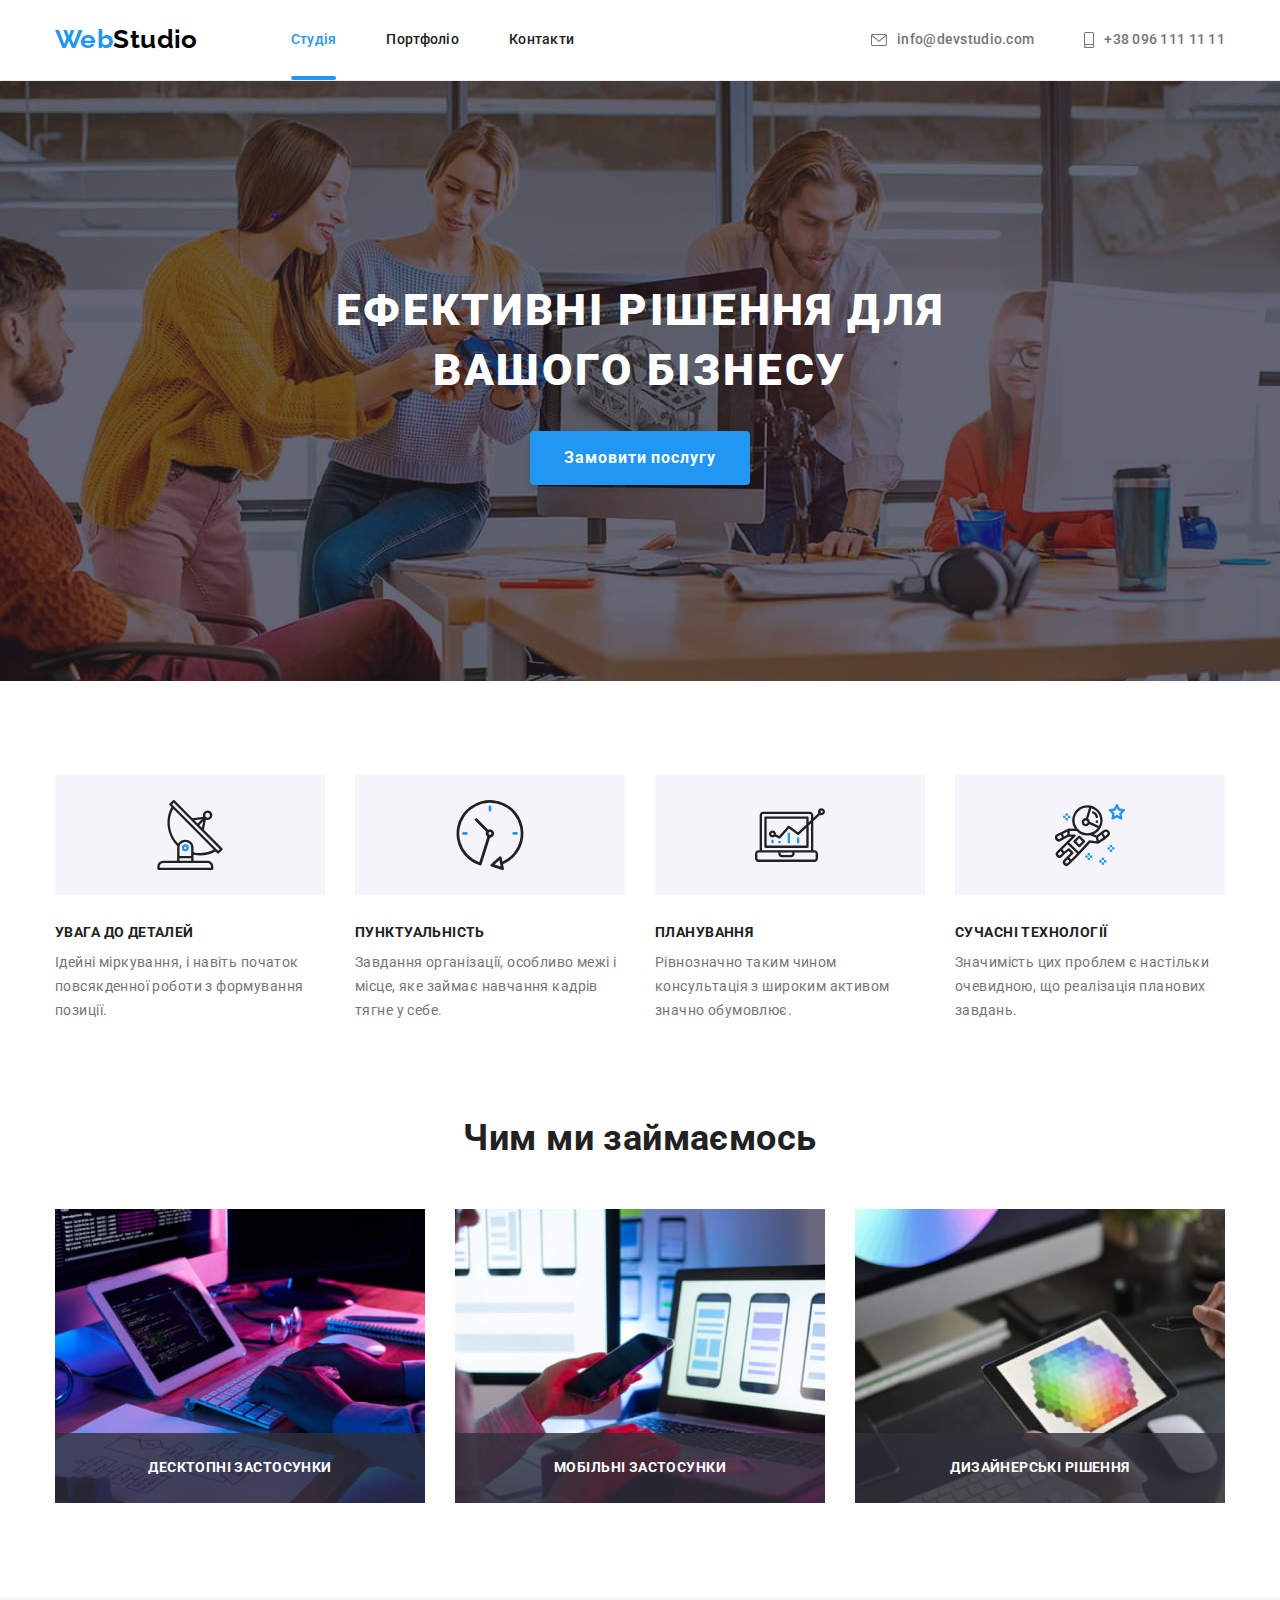
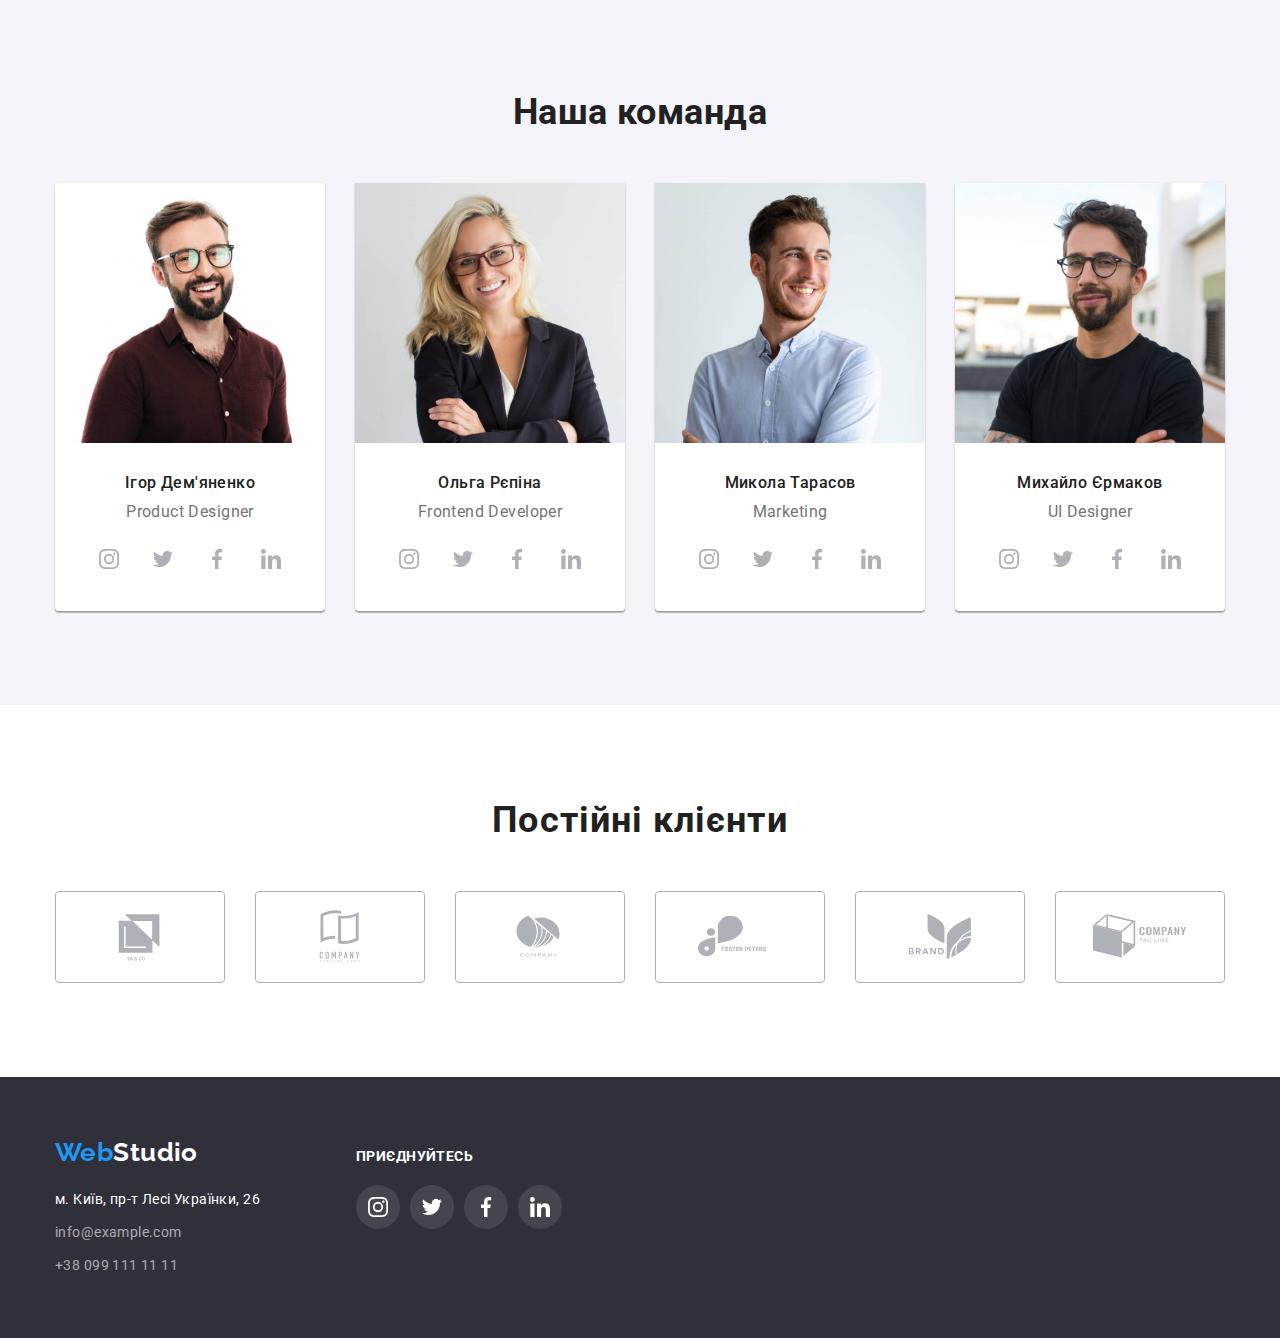
==== index.html @ eaf1821c "update html css" ====
<!DOCTYPE html>
<html lang="uk">
<head>
    <meta charset="UTF-8" />
    <meta http-equiv="X-UA-Compatible" content="IE=edge" />
    <meta name="viewport" content="width=device-width, initial-scale=1.0" />
    <title>Web Studio (Version 2.1)</title>
    <link
        href="https://fonts.googleapis.com/css2?family=Raleway:wght@700&family=Roboto:wght@400;500;700;900&display=swap"
        rel="stylesheet">
    <link rel="stylesheet"
        href="https://cdnjs.cloudflare.com/ajax/libs/modern-normalize/1.1.0/modern-normalize.min.css">
    <link rel="stylesheet" href="./css/styles.css">
</head>

<body>
    <!--header-->
    <header class="header">
        <div class="container">
            <nav class="nav">
                <a class="header-logo" href="./index.html"><span class="logo-web">Web</span>Studio</a>
                <ul class="main-nav">
                    <li class="main-nav-item">
                        <a class="nav-link current" href="./index.html">Студія</a>
                    </li>
                    <li class="main-nav-item">
                        <a class="nav-link" href="./portfolio.html">Портфоліо</a>
                    </li>
                    <li class="main-nav-item"><a class="nav-link" href="">Контакти</a></li>
                </ul>
            </nav>
            <ul class="header-contacts">
                <li class="header-contacts-item">
                    
                    <a class="contacts-links" href="mailto:info@devstudio.com">
                        <svg class="header-icon" width="16px" height="12px">
                            <use href="./images/symbol-defs.svg#icon-header-envelope"></use>
                        </svg>
                        info@devstudio.com</a>
                    
                </li>
                <li class="header-contacts-item">
                    <a class="contacts-links" href="tel:+380961111111">
                        <svg class="header-icon" width="10px" height="16px">
                            <use href="./images/symbol-defs.svg#icon-header-smartphone"></use>
                        </svg>
                        +38 096 111 11 11</a>
                </li>
            </ul>
        </div>
    </header>
    <main>
        <!-- hero -->
        <section class="main-section">
            <div class="container">
                <h1 class="main-title">Ефективні рішення для вашого бізнесу</h1>
                <button data-modal-open class="main-btn" type="button">Замовити послугу</button>
            </div>
        </section>
        <section class="section preference">
            <div class="container">
                <h2 class="visually-hidden">Наші переваги</h2>
                <ul class="preference-list">
                    <li class="preference-item">
                        <div class="preference-item-div">
                            <svg class="preference-icon" width="70px" height="70px">
                                <use href="./images/symbol-defs.svg#icon-antenna"></use>
                            </svg>
                        </div>
                        <h3 class="preference-title">Увага до деталей</h3>
                        <p class="preference-descr">
                            Ідейні міркування, і навіть початок повсякденної роботи з формування позиції.
                        </p>
                    </li>
                    <li class="preference-item">
                        <div class="preference-item-div">
                            <svg class="preference-icon" width="70px" height="70px">
                                <use href="./images/symbol-defs.svg#icon-clock"></use>
                            </svg>
                        </div>
                        <h3 class="preference-title">Пунктуальність</h3>
                        <p class="preference-descr">
                            Завдання організації, особливо межі і місце, яке займає навчання кадрів тягне у себе.
                        </p>
                    </li>
                    <li class="preference-item">
                        <div class="preference-item-div">
                            <svg class="preference-icon" width="70px" height="70px">
                                <use href="./images/symbol-defs.svg#icon-diagram"></use>
                            </svg>
                        </div>
                        <h3 class="preference-title">Планування</h3>
                        <p class="preference-descr">
                            Рівнозначно таким чином консультація з широким активом значно обумовлює.
                        </p>
                    </li>
                    <li class="preference-item">
                        <div class="preference-item-div">
                            <svg class="preference-icon" width="70px" height="70px">
                                <use href="./images/symbol-defs.svg#icon-astronaut"></use>
                            </svg>
                        </div>
                        <h3 class="preference-title">Сучасні технології</h3>
                        <p class="preference-descr">
                            Значимість цих проблем є настільки очевидною, що реалізація планових завдань.
                        </p>
                    </li>
                </ul>
            </div>
        </section>
        <!--work-->
        <section class="section work">
            <div class="container">
                <h2 class="work-title">Чим ми займаємось</h2>
                <ul class="work-list">
                    <li class="work-item">
                        <div class="work-thumb">
                        <img class="picture" src="./images/box-1.jpg" 
                        alt="Фото з компьютером" 
                        width="370"
                        height="294" />
                        <p class="work-label">Десктопні застосунки</p>
                        </div>
                    </li>
                    <li class="work-item">
                        <div class="work-thumb">
                        <img class="picture" src="./images/box-2.jpg" 
                        alt="Фото з ноутбуком" 
                        width="370" 
                        height="294" />
                        <p class="work-label">Мобільні застосунки</p>
                        </div>
                    </li>
                    <li class="work-item">
                        <div class="work-thumb">
                        <img class="picture" src="./images/box-3.jpg" 
                        alt="Фото з планшетом" 
                        width="370" 
                        height="294" />
                        <p class="work-label">Дизайнерські рішення</p>
                        </div>
                    </li>
                </ul>
            </div>
        </section>
        <!--team-->
        <section class="section team">
            <div class="container">
                <h2 class="team-title">Наша команда</h2>
                <ul class="team-list">
                    <li class="team-member">
                        <img class="picture" src="./images/img-1.jpg" alt="Ігор Дем'яненко Дизайнер в команді"
                            width="270" height="260" />
                        <div class="team-card">
                            <h3 class="member-team-title">Ігор Дем'яненко</h3>
                            <p class="member-team-descr">Product Designer</p>
                            <ul class="team-net-list">
                                <li class="team-net-item">
                                    <a class="team-net-link" href="#">
                                    <div class="cirkle-icon">
                                        <svg class="team-net-icon" width="20px" height="20px">
                                            <use href="./images/symbol-defs.svg#icon-instagram">
                                            </use>
                                        </svg>
                                    </div>
                                    </a>
                                </li>
                                <li class="team-net-item">
                                    <a class="team-net-link" href="#">
                                    <div class="cirkle-icon">
                                        <svg class="team-net-icon" width="20px" height="20px">
                                            <use href="./images/symbol-defs.svg#icon-twitter">
                                            </use>
                                        </svg>
                                    </div>
                                    </a>
                                </li>
                                <li class="team-net-item">
                                    <a class="team-net-link" href="#">
                                    <div class="cirkle-icon">
                                        <svg class="team-net-icon" width="20px" height="20px">
                                            <use href="./images/symbol-defs.svg#icon-facebook">
                                            </use>
                                        </svg>
                                    </div>
                                    </a>
                                </li>
                                <li class="team-net-item">
                                    <a class="team-net-link" href="#">
                                    <div class="cirkle-icon">
                                        <svg class="team-net-icon" width="20px" height="20px">
                                            <use href="./images/symbol-defs.svg#icon-linkedin">
                                            </use>
                                        </svg>
                                    </div>
                                    </a>
                                </li>
                            </ul>
                        </div>
                        
                    </li>
                    <li class="team-member">
                        <img class="picture" src="./images/img-2.jpg" alt="Ольга Рєпіна Розробник в команді" width="270"
                            height="260" />
                        <div class="team-card">
                            <h3 class="member-team-title">Ольга Рєпіна</h3>
                            <p class="member-team-descr">Frontend Developer</p>
                            <ul class="team-net-list">
                                <li class="team-net-item">
                                    <a class="team-net-link" href="#">
                                    <div class="cirkle-icon">
                                        <svg class="team-net-icon" width="20px" height="20px">
                                            <use href="./images/symbol-defs.svg#icon-instagram">
                                            </use>
                                        </svg>
                                    </div>
                                    </a>
                                </li>
                                <li class="team-net-item">
                                    <a class="team-net-link" href="#">
                                    <div class="cirkle-icon">
                                        <svg class="team-net-icon" width="20px" height="20px">
                                            <use href="./images/symbol-defs.svg#icon-twitter">
                                            </use>
                                        </svg>
                                    </div>
                                    </a>
                                </li>
                                <li class="team-net-item">
                                    <a class="team-net-link" href="#">
                                    <div class="cirkle-icon">
                                        <svg class="team-net-icon" width="20px" height="20px">
                                            <use href="./images/symbol-defs.svg#icon-facebook">
                                            </use>
                                        </svg>
                                    </div>
                                    </a>
                                </li>
                                <li class="team-net-item">
                                    <a class="team-net-link" href="#">
                                    <div class="cirkle-icon">
                                        <svg class="team-net-icon" width="20px" height="20px">
                                            <use href="./images/symbol-defs.svg#icon-linkedin">
                                            </use>
                                        </svg>
                                    </div>
                                    </a>
                                </li>
                            </ul>
                        </div>
                    </li>
                    <li class="team-member">
                        <img class="picture" src="./images/img-3.jpg" alt="Микола Тарасов Маркетолог в команді"
                            width="270" height="260" />
                        <div class="team-card">
                            <h3 class="member-team-title">Микола Тарасов</h3>
                            <p class="member-team-descr">Marketing</p>
                            <ul class="team-net-list">
                                <li class="team-net-item">
                                    <a class="team-net-link" href="#">
                                    <div class="cirkle-icon">
                                        <svg class="team-net-icon" width="20px" height="20px">
                                            <use href="./images/symbol-defs.svg#icon-instagram">
                                            </use>
                                        </svg>
                                    </div>
                                    </a>
                                </li>
                                <li class="team-net-item">
                                    <a class="team-net-link" href="#">
                                    <div class="cirkle-icon">
                                        <svg class="team-net-icon" width="20px" height="20px">
                                            <use href="./images/symbol-defs.svg#icon-twitter">
                                            </use>
                                        </svg>
                                    </div>
                                    </a>
                                </li>
                                <li class="team-net-item">
                                    <a class="team-net-link" href="#">
                                    <div class="cirkle-icon">
                                        <svg class="team-net-icon" width="20px" height="20px">
                                            <use href="./images/symbol-defs.svg#icon-facebook">
                                            </use>
                                        </svg>
                                    </div>
                                    </a>
                                </li>
                                <li class="team-net-item">
                                    <a class="team-net-link" href="#">
                                    <div class="cirkle-icon">
                                        <svg class="team-net-icon" width="20px" height="20px">
                                            <use href="./images/symbol-defs.svg#icon-linkedin">
                                            </use>
                                        </svg>
                                    </div>
                                    </a>
                                </li>
                            </ul>
                        </div>
                    </li>
                    <li class="team-member">
                        <img class="picture" src="./images/img-4.jpg" alt="Михайло Єрмаков Дизайнер в команді"
                            width="270" height="260" />
                        <div class="team-card">
                            <h3 class="member-team-title">Михайло Єрмаков</h3>
                            <p class="member-team-descr">UI Designer</p>
                            <ul class="team-net-list">
                                <li class="team-net-item">
                                    <a class="team-net-link" href="#">
                                    <div class="cirkle-icon">
                                        <svg class="team-net-icon" width="20px" height="20px">
                                            <use href="./images/symbol-defs.svg#icon-instagram">
                                            </use>
                                        </svg>
                                    </div>
                                    </a>
                                </li>
                                <li class="team-net-item">
                                    <a class="team-net-link" href="#">
                                    <div class="cirkle-icon">
                                        <svg class="team-net-icon" width="20px" height="20px">
                                            <use href="./images/symbol-defs.svg#icon-twitter">
                                            </use>
                                        </svg>
                                    </div>
                                    </a>
                                </li>
                                <li class="team-net-item">
                                    <a class="team-net-link" href="#">
                                    <div class="cirkle-icon">
                                        <svg class="team-net-icon" width="20px" height="20px">
                                            <use href="./images/symbol-defs.svg#icon-facebook">
                                            </use>
                                        </svg>
                                    </div>
                                    </a>
                                </li>
                                <li class="team-net-item">
                                    <a class="team-net-link" href="#">
                                    <div class="cirkle-icon">
                                        <svg class="team-net-icon" width="20px" height="20px">
                                            <use href="./images/symbol-defs.svg#icon-linkedin">
                                            </use>
                                        </svg>
                                    </div>
                                    </a>
                                </li>
                            </ul>
                        </div>
                    </li>
                </ul>
            </div>
        </section>
    </main>
    <!--clients-->
    <section class="section clients">
        <div class="container">
            <h2 class="clients-title">Постійні клієнти</h2>
            <ul class="clients-list">
                <li class="clients-item">
                    <a class="clients-link" href="#">
                            <svg class="clients-logo" width="106" height="60px" aria-label="Перша компанія">
                                <use href="./images/symbol-defs.svg#icon-logo-1">
                                </use> 
                            </svg>
                    </a>
                </li>
                <li class="clients-item">
                    <a class="clients-link" href="#">
                            <svg class="clients-logo" width="106" height="60px" aria-label="Друга компанія">
                                <use href="./images/symbol-defs.svg#icon-logo-2">
                                </use>
                            </svg>
                    </a>
                </li>
                <li class="clients-item">
                    <a class="clients-link" href="#">
                            <svg class="clients-logo" width="106" height="60px" aria-label="Третя компанія">
                                <use href="./images/symbol-defs.svg#icon-logo-3">
                                </use>
                            </svg>
                    </a>
                </li>
                <li class="clients-item">
                    <a class="clients-link" href="#">
                            <svg class="clients-logo" width="106" height="60px" aria-label="Четверта компанія">
                                <use href="./images/symbol-defs.svg#icon-logo-4">
                                </use>
                            </svg>
                    </a>
                </li>
                <li class="clients-item">
                    <a class="clients-link" href="#">
                            <svg class="clients-logo" width="106" height="60px" aria-label="П'ята компанія">
                                <use href="./images/symbol-defs.svg#icon-logo-5">
                                </use>
                            </svg>
                    </a>
                </li>
                <li class="clients-item">
                    <a class="clients-link" href="#">
                            <svg class="clients-logo" width="106" height="60px" aria-label="Шоста компанія">
                                <use href="./images/symbol-defs.svg#icon-logo-6">
                                </use>
                            </svg>
                    </a>
                </li>
            </ul>
        </div>
    </section>
    <!--footer-->
    <footer class="footer">
        <div class="container">
            <div class="footer-address">
            <a class="footer-logo" href="./index.html"><span class="logo-web">Web</span>Studio</a>
            <address class="footer-item">
                <ul>
                    <li class="address-item">
                        <a class="address-map-link" href="https://www.google.com/maps/place/бульвар+Лесі+Українки,+26,+Київ,+02000/@50.4265807,30.5361971,17z/data=!3m1!4b1!4m5!3m4!1s0x40d4cf0e033ecbe9:0x57a4dffefec77da0!8m2!3d50.4265807!4d30.5383858"
                            target="_blank" rel="noreferrer noopener" >м. Київ, пр-т Лесі
                            Українки, 26</a></li>
                    <li class="address-item">
                        <a class="footer-contacts" href="mailto:info@example.com">info@example.com</a>
                    </li>
                    <li class="address-item">
                        <a class="footer-contacts" href="tel:+380991111111">+38 099 111 11 11</a>
                    </li>
                </ul>
            </address>
            </div>
            <div class="footer-links">
                <p class="appeal">Приєднуйтесь</p>
                <ul class="footer-net">
                    <li class="footer-net-item">
                        <a class="net-link" href="#">
                        <div class="cirkle-icon">
                            <svg class="footer-icon" width="20px" height="20px">
                                <use href="./images/symbol-defs.svg#icon-instagram">
                                </use>
                            </svg>
                        </div>
                        </a>
                    </li>
                    <li class="footer-net-item">
                        <a class="net-link" href="#">
                        <div class="cirkle-icon">
                            <svg class="footer-icon" width="20px" height="20px">
                                <use href="./images/symbol-defs.svg#icon-twitter">           
                                </use>
                            </svg>
                        </div>
                        </a>
                    </li>
                    <li class="footer-net-item">
                        <a class="net-link" href="#">
                        <div class="cirkle-icon">
                            <svg class="footer-icon" width="20px" height="20px">
                                <use href="./images/symbol-defs.svg#icon-facebook">                    
                                </use>
                            </svg>
                        </div>
                        </a>
                    </li>
                    <li class="footer-net-item">
                        <a class="net-link" href="#">
                        <div class="cirkle-icon">
                            <svg class="footer-icon" width="20px" height="20px">
                                <use href="./images/symbol-defs.svg#icon-linkedin">                   
                                </use>
                            </svg>
                        </div>
                        </a>
                    </li>
                </ul>
            </div>
        </div>
    </footer>
    <!--modal window-->
    <div data-modal class="backdrop is-hidden">
        <div class="modal-window">
            <button class="close-button" data-modal-close>
                <svg class="modal-icon" width="11px" height="11px" aria-label="Close">
                    <use href="./images/symbol-defs.svg#icon-modal-close"></use>
                </svg>
            </button>
        </div>
    </div>
    <script src="./js/modal.js"></script>
</body>
</html>
---- css/styles.css ----
:root {
    --primary-text-color: #757575;
    --title-text-color: #212121;
    --accent-color: #2196f3;
    --logo-header-color: #000000;
    --footer-contact-text: rgba(255, 255, 255, 0.6);
    --primary-white-color: #ffffff;
    --intermediate-background-color: #f5f4fa;
    --secondary-background-color: #2f303a;
    --hover-main-btn: #188ce8;
    --font-family-primary: 'Roboto', sans-serif;
    --border-color: #ececec;
    --border-portfolio-color: #eeeeee;
    --hero-background: #c4c4c4;
    --client-color: #afb1b8;
    --timing-function: cubic-bezier(0.4, 0, 0.2, 1);
}

/* normalize */
*,
*::before,
*::after {
    box-sizing: border-box;
}

h1,
h2,
h3,
p {
    margin-top: 0;
    margin-bottom: 0;
}

ul {
    list-style: none;
    padding: 0;
    margin: 0;
}

a {
    text-decoration: none;
    color: inherit;
}

address {
    font-style: normal;
}

/* base */
body {
    color: var(--primary-text-color);
    font-family: var(--font-family-primary);
    font-size: 14px;
    line-height: 1.7;
    letter-spacing: 0.03em;
    background-color: var(--primary-white-color);
}

.section {
    padding-top: 94px;
    padding-bottom: 94px;
}

.container {
    width: 1200px;
    margin-left: auto;
    margin-right: auto;
    padding-left: 15px;
    padding-right: 15px;
}

/* header */
.header-logo {
    font-family: "Raleway", sans-serif;
    color: var(--logo-header-color);
    display: block;
    padding-bottom: 25px;
    padding-top: 24px;
    margin-right: 93px;
    font-weight: 700;
    font-size: 26px;
    line-height: 1.19;
}

.logo-web {
    color: var(--accent-color);
}

.nav-link {
    display: block;
    padding-top: 32px;
    padding-bottom: 32px;
    color: var(--title-text-color);
    text-decoration: none;
    font-weight: 500;
    line-height: 1.14;
    letter-spacing: 0.02em;
    transition-property: color;
    transition-duration: 250ms;
    transition-timing-function: var(--timing-function);
}

.current,
.nav-link:hover,
.nav-link:focus,
.contacts-links:hover,
.contacts-links:focus,
.header-icon:hover,
.header-icon:focus {
    color: var(--accent-color);
}

.main-nav-item{
    position: relative;
}

.current::after {
    content: "";
    display: block;
    height: 4px;
    width: 100%;
    background-color: var(--accent-color);
    position: absolute;
    bottom: 0;
    border-radius: 2px;
    transition-property: 250ms;
    transition-timing-function: cubic-bezier(0.4, 0, 0.2, 1);
}

.header-icon{
    fill: currentColor;
    margin-right: 10px;
    transition-property: fill;
    transition-duration: 250ms;
    transition-timing-function: var(--timing-function);
}

.contacts-links {
    display: flex;
    align-items: center;
    padding-top: 32px;
    padding-bottom: 32px;
    color: var(--primary-text-color);
    font-weight: 500;
    line-height: 1.14;
    letter-spacing: 0.02em;
    transition-property: color; 
    transition-duration: 250ms; 
    transition-timing-function: var(--timing-function);
}

.container {
    width: 1200px;
    padding-left: 15px;
    padding-right: 15px;
    margin: auto;
}

.header {
    border-bottom: 1px solid var(--border-color);
}

.main-nav,
.header-contacts,
.nav {
    display: flex;
}

.header .container {
    display: flex;
    justify-content: space-between;
}

.main-nav-item:not(:last-child),
.header-contacts-item:nth-child(1) {
    margin-right: 50px;
}

/* hero */

.main-section {
    max-width: 1600px;
    height: 600px;
    margin-left: auto;
    margin-right: auto;
    background-color: var(--hero-background);
    background-image: linear-gradient(rgba(47, 48, 58, 0.4),
    rgba(47, 48, 58, 0.4)),
    url(../images/header-img.jpg);
    background-size: cover;
    background-repeat: no-repeat;
    background-position: center;
    padding-top: 200px;
    padding-bottom: 200px;
    text-align: center;
}

.main-title {
    margin-bottom: 30px;
    padding-left: 252px;
    padding-right: 252px;
    color: var(--primary-white-color);
    font-weight: 900;
    font-size: 44px;
    line-height: 1.36;
    letter-spacing: 0.06em;
    text-transform: uppercase;
}

.main-btn {
    background-color: var(--accent-color);
    color: var(--primary-white-color);
    box-shadow: 0px 4px 4px rgba(0, 0, 0, 0.15);
    border-color: transparent;
    cursor: pointer;
    border-radius: 4px;
    font-weight: 700;
    font-size: 16px;
    letter-spacing: 0.06em;
    line-height: 1.88;
    font-size: 16px;
    min-width: 200px;
    padding: 10px 32px;
    transition-property: background-color; 
    transition-duration: 250ms; 
    transition-timing-function: var(--timing-function);
}

.main-btn:hover,
.main-btn:focus {
    background-color: var(--hover-main-btn);
}

.preference-item-div{
    display: flex;
    justify-content: center;
    align-items: center;
    width: 270px;
    height: 120px;
    margin-bottom: 30px;
    background-color: var(--intermediate-background-color);
}

.preference-title {
    margin-bottom: 10px;
    color: var(--title-text-color);
    font-weight: 700;
    font-size: 14px;
    line-height: 1.14;
    text-transform: uppercase;
}

.preference-descr {
    color: var(--primary-text-color);
    line-height: 1.71;
}

.visually-hidden {
    position: absolute;
    width: 1px;
    height: 1px;
    margin: -1px;
    border: 0;
    padding: 0;
    white-space: nowrap;
    clip-path: inset(100%);
    clip: rect(0 0 0 0);
    overflow: hidden;
}

.preference-list {
    display: flex;
}

.preference-item {
    width: 270px;
}

.preference-item:not(:last-child) {
    margin-right: 30px;
}

.section.work {
    padding-top: 0px;
}

.work-title,
.team-title {
    margin-bottom: 50px;
    color: var(--title-text-color);
    font-weight: 700;
    font-size: 36px;
    line-height: 1.17;
    text-align: center;
}

.work-list {
    display: flex;
    justify-content: space-between;
}

.work-item {
    display: block;
}

.work-thumb{
    position: relative;
}

.work-label{
    position: absolute;
    bottom: 0;
    width: 100%;
    height: 70px;
    display: flex;
    align-items: center;
    justify-content: center;

    font-weight: 700;
    line-height: 1.14;
    text-transform: uppercase;
    color: var(--primary-white-color);
    background-color: rgba(47, 48, 58, 0.8);
}

/* team */

.team {
    padding-top: 94px;
    padding-bottom: 94px;
    background-color: var(--intermediate-background-color);
}

.member-team-title {
    margin-bottom: 10px;
    color: var(--title-text-color);
    font-weight: 500;
    font-size: 16px;
    line-height: 1.19;
}

.member-team-descr {
    color: var(--primary-text-color);
    font-size: 16px;
    line-height: 1.19;
    margin-bottom: 16px;
}

.team-list {
    display: flex;
    justify-content: space-between;
}

.team-card {
    padding-top: 30px;
    padding-bottom: 30px;
    text-align: center;
}

.team-member {
    box-shadow: 0px 1px 3px rgba(0, 0, 0, 0.12), 0px 1px 1px rgba(0, 0, 0, 0.14), 0px 2px 1px rgba(0, 0, 0, 0.2);
    border-radius: 0px 0px 4px 4px;
    background-color: var(--primary-white-color);
}

.team-net-list{
    display: flex;
    padding-left: 32px;
    padding-right: 32px;
    justify-content: space-between;
}

.team-net-icon{
    fill: var(--client-color);
}

.team-net-link:hover .cirkle-icon,
.team-net-link:focus .cirkle-icon{
    background-color: var(--accent-color);
}

.team-net-link:hover .team-net-icon,
.team-net-link:focus .team-net-icon {
    fill: var(--primary-white-color);
}

/* clients */

.clients-title{
    color: var(--title-text-color);
    font-weight: 700;
    font-size: 36px;
    line-height: 1.17;
    text-align: center;
    letter-spacing: 0.03em;
    margin-bottom: 50px;
}

.clients-logo {
    fill: var(--client-color);
    transition-property: fill; 
    transition-duration: 250ms;
    transition-timing-function: var(--timing-function);
}

.clients-list{
    display: flex;
    justify-content: space-between;
}


.clients-item{
    width: 170px;
    height: 92px;
    border: 1px solid var(--client-color);
    border-radius: 4px;
    transition-property: border-color;
    transition-duration: 250ms;
    transition-timing-function: var(--timing-function);
}

.clients-link{
    display: flex;
    justify-content: center;
    align-items: center;
    width: 100%;
    height: 100%;
}

.clients-item:hover,
.clients-item:focus  {
    border-color: var(--accent-color);
}

.clients-link:hover .clients-logo,
.clients-link:focus .clients-logo{
    fill: var(--accent-color);
}

/* Page portfolio */
.filter-list {
    display: flex;
    justify-content: center;
    margin-bottom: 50px;
}

.filter-item:not(:last-child) {
    margin-right: 10px;
}

.filter-btn {
    min-width: 73px;
    padding: 6px 22px;
    color: var(--title-text-color);
    background-color: var(--intermediate-background-color);
    cursor: pointer;
    font-weight: 500;
    font-size: 16px;
    line-height: 1.62;
    border-color: transparent;
    border-radius: 4px;
    transition-property: color, background-color, box-shadow;
    transition-duration: 250ms;
    transition-timing-function: var(--timing-function);
}

.filter-btn:hover,
.filter-btn:focus {
    color: var(--primary-white-color);
    background-color: var(--accent-color);
    box-shadow: 0px 3px 1px rgba(0, 0, 0, 0.1), 0px 1px 2px rgba(0, 0, 0, 0.08), 0px 2px 2px rgba(0, 0, 0, 0.12);
}

.portfolio-list {
    display: flex;
    flex-wrap: wrap;
}

.portfolio-list-item {
    flex-basis: calc((100% - 60px) / 3);
    margin-right: 30px;
    margin-bottom: 30px;
}

.portfolio-list-item:nth-child(3n) {
    margin-right: 0px;
}

.portfolio-list-item:nth-child(n + 7) {
    margin-bottom: 0px;
}

.picture {
    display: block;
    max-width: 100%;
    height: auto;
}

.card-bottom {
    padding-bottom: 20px;
    padding-top: 20px;
    padding-left: 24px;
    border: 1px solid var(--border-portfolio-color);
    border-top-width: 0px;
}

.portfolio-list-title {
    margin-bottom: 4px;
    color: var(--title-text-color);
    font-weight: 700;
    font-size: 18px;
    line-height: 2;
    letter-spacing: 0.06em;
}

.portfolio-list-descr {
    color: var(--primary-text-color);
    font-size: 16px;
    line-height: 1.88;
}

.portfolio-link {
    display: block;
    transition-property: box-shadow;
    transition-duration: 250ms;
    transition-timing-function: var(--timing-function);
}

.portfolio-link:hover,
.portfolio-link:focus {
    box-shadow: 0px 1px 1px rgba(0, 0, 0, 0.12), 
    0px 4px 4px rgba(0, 0, 0, 0.06),
    1px 4px 6px rgba(0, 0, 0, 0.16);
}

.picture{
    display: block;
    max-width: 100%;
    height: auto;
}

.portfolio-overlay{
    position: relative;
    overflow: hidden;
}

.portfolio-text {
    position: absolute;
    bottom: 0;
    padding: 63px 24px;
    width: 100%;
    height: 100%;
    font-size: 18px;
    line-height: 1.56;
    color: var(--primary-white-color);
    background-color: rgba(33, 150, 243, 0.9);
    transform: translateY(100%);
    transition-property: transform;
    transition-duration: 250ms;
    transition-timing-function: var(--timing-function);
}

.portfolio-list-item:hover .portfolio-text {
    transform: translateY(0);
}


/* footer */
.footer {
    padding-top: 60px;
    padding-bottom: 60px;
    background-color: var(--secondary-background-color);
}

.footer .container{
    display: flex;
    align-items: baseline;
}

.footer-logo {
    display: inline-block;
    margin-bottom: 20px;
    font-family: "Raleway", sans-serif;
    color: var(--primary-white-color);
    text-decoration: none;
    font-weight: 700;
    font-size: 26px;
    line-height: 1.19;
}

.footer-item{
    min-width: 231px;
    margin-right: 70px;
}

.footer-address {
    color: var(--primary-white-color);
    font-style: normal;
    line-height: 1.71;
}

.address-map-link{
    transition-property: color ;
    transition-duration: 250ms;
    transition-timing-function: var(--timing-function);
}

.footer-contacts {
    color: var(--footer-contact-text);
    transition-property: color;
    transition-duration: 250ms;
    transition-timing-function: var(--timing-function);
}

.footer-links{
    min-width: 206px;
}

.appeal{
    margin-bottom: 20px;
    text-transform: uppercase;
    color: var(--primary-white-color);
    font-weight: 700;
    line-height: 1.14;
}

.cirkle-icon{
    background-color: rgba(255, 255, 255, 0.1);
    display: flex;
    justify-content: center;
    align-items: center;
    width: 44px;
    height: 44px;
    border-radius: 50%;
    cursor: pointer;
    transition-property: background-color;
    transition-duration: 250ms;
    transition-timing-function: var(--timing-function);
}

.footer-icon{
    fill: var(--primary-white-color);
}

.footer-net{
    display: flex;
    justify-content: space-between;
}

.address-item:nth-child(-n + 2) {
    margin-bottom: 9px;
}

.footer-contacts:hover,
.footer-contacts:focus,
.address-map-link:hover,
.address-map-link:focus{
    color: var(--accent-color);
}

.net-link:hover .cirkle-icon,
.net-link:focus .cirkle-icon{
    background-color: var(--accent-color);
}

/* modal window */

.backdrop {
    position: fixed;
    top: 0;
    left: 0;
    width: 100%;
    height: 100%;
    background-color: rgba(0, 0, 0, 0.);
    opacity: 1;
    transition-property: opacity;
    transition-duration: 250ms;
    transition-timing-function: var(--timing-function);
}

.backdrop.is-hidden {
    opacity: 0;
    pointer-events: none;
}

.backdrop.is-hidden .modal-window {
    transform: translate(-50%, -50%) scale(2);
}

.modal-window {
    position: absolute;
    top: 50%;
    left: 50%;
    transform: translate(-50%, -50%) scale(1);
    min-width: 528px;
    min-height: 581px;
    background-color: var(--primary-white-color);
    box-shadow: 0px 1px 3px rgba(0, 0, 0, 0.12), 0px 1px 1px rgba(0, 0, 0, 0.14),
        0px 2px 1px rgba(0, 0, 0, 0.2);
    border-radius: 4px;
    transition-property: transform;
    transition-duration: 250ms;
    transition-timing-function: var(--timing-function);

}

.close-button {
    position: absolute;
    right: 8px;
    top: 8px;
    width: 30px;
    height: 30px;
    border: 1px solid rgba(0, 0, 0, 0.1);
    background-color: transparent;
    border-radius: 50%;
    cursor: pointer;
}

.modal-icon {
    position: absolute;
    left: 50%;
    top: 50%;
    transform: translate(-50%, -50%);
}
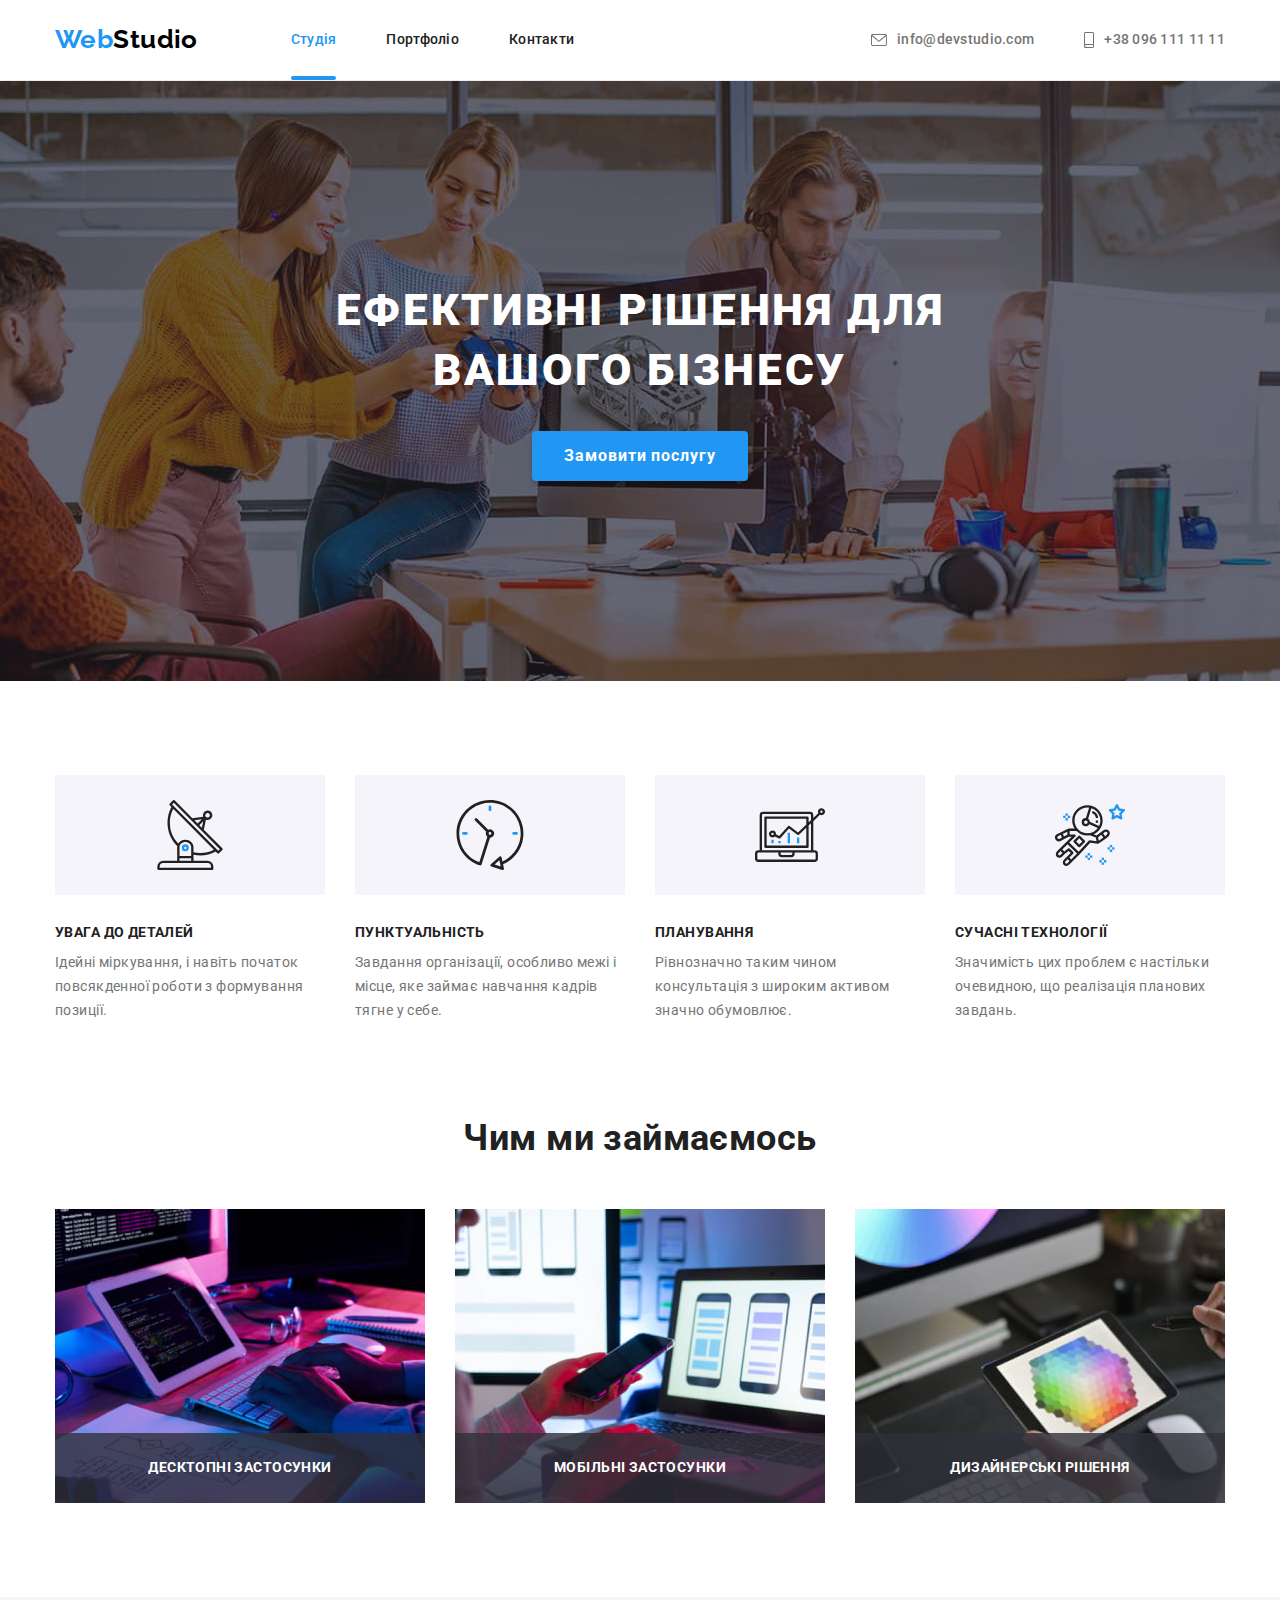
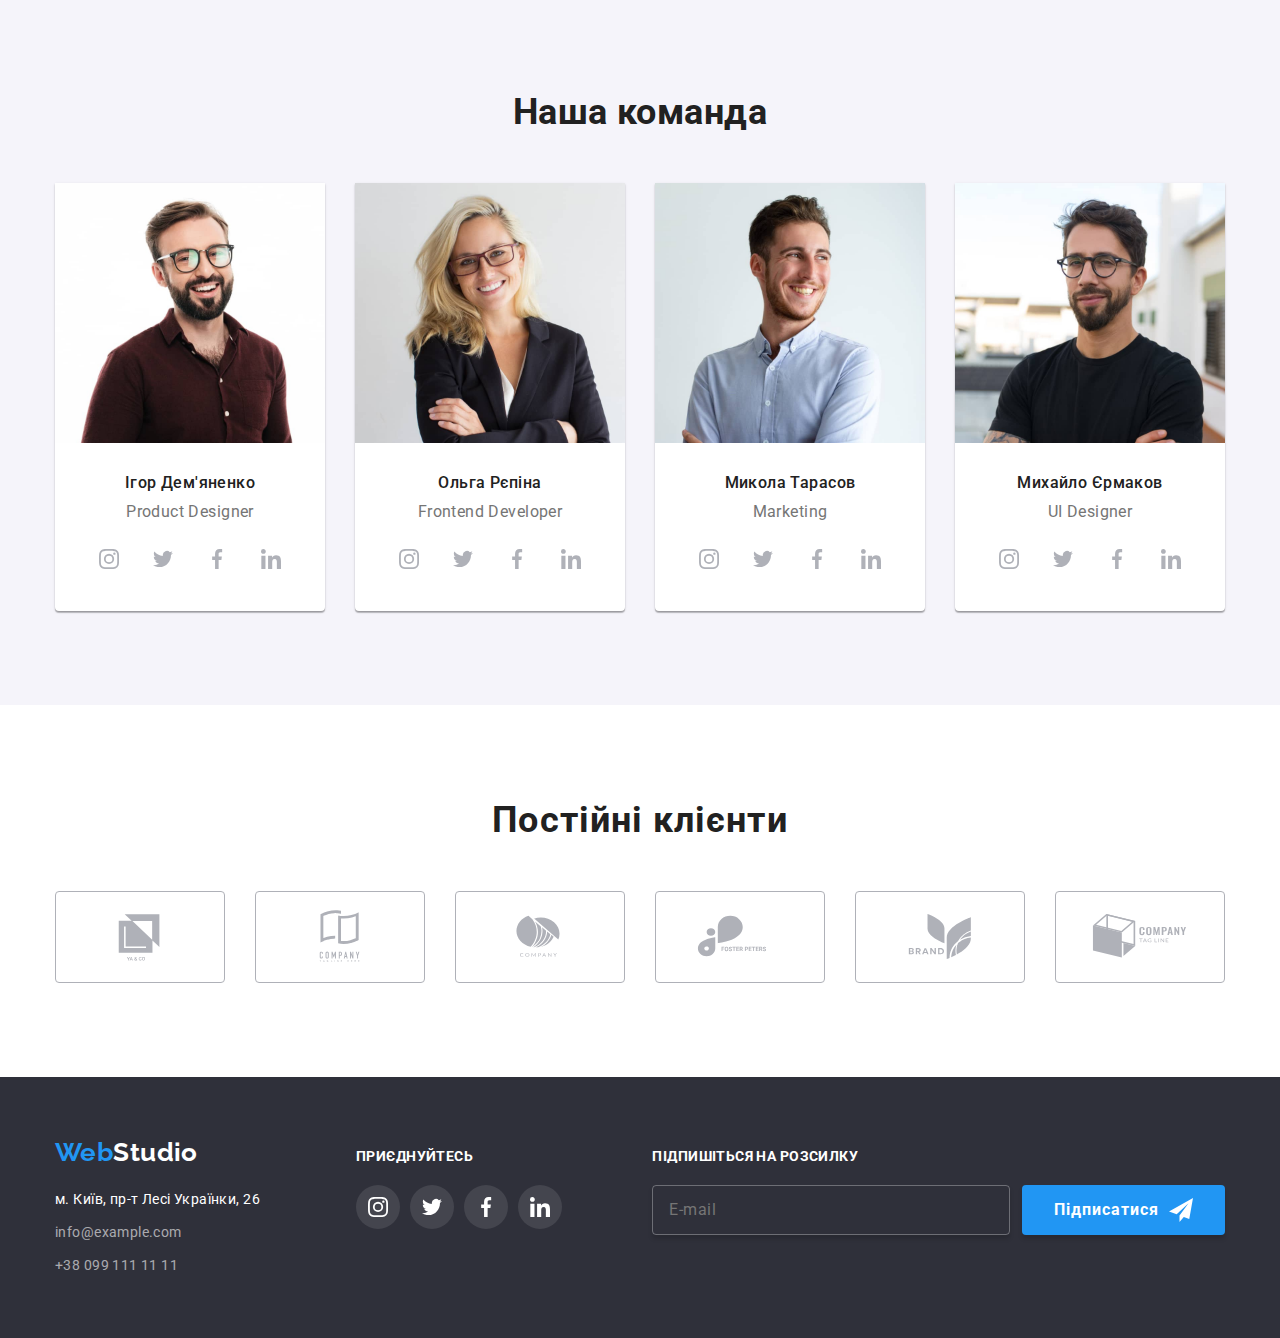
==== commit 721fa7fb: "update html css" ====
--- a/index.html
+++ b/index.html
@@ -474,8 +474,28 @@
                     </li>
                 </ul>
             </div>
+    <!--subscribe footer-->
+            <div class="subscribe">
+                <form class="subscribe-form">
+                    <label class="subscribe-form-label" for="user-email">Підпишіться на розсилку</label>
+                    <div class="subscribe-form-input-raw">
+                        <input class="subscribe-form-input" 
+                        type="email" 
+                        name="email" 
+                        id="user-email" 
+                        placeholder="E-mail" />
+                        <button class="subscribe-form-btn" type="submit">
+                            Підписатися
+                            <svg class="subscribe-form-svg" width="24px" height="24px">
+                                <use href="./images/symbol-defs.svg#icon-footer-send"></use>
+                            </svg>
+                        </button>
+                    </div>
+                </form>
+            </div>
         </div>
     </footer>
+
     <!--modal window-->
     <div data-modal class="backdrop is-hidden">
         <div class="modal-window">
--- a/css/styles.css
+++ b/css/styles.css
@@ -61,13 +61,6 @@
     padding-bottom: 94px;
 }
 
-.container {
-    width: 1200px;
-    margin-left: auto;
-    margin-right: auto;
-    padding-left: 15px;
-    padding-right: 15px;
-}
 
 /* header */
 .header-logo {
@@ -207,18 +200,21 @@
     text-transform: uppercase;
 }
 
-.main-btn {
+.main-btn, .subscribe-form-btn  {
+    display: flex;
+    justify-content: center;
+    align-items: center;
+    margin: auto;
     background-color: var(--accent-color);
     color: var(--primary-white-color);
     box-shadow: 0px 4px 4px rgba(0, 0, 0, 0.15);
-    border-color: transparent;
+    border-width: 0px;
     cursor: pointer;
     border-radius: 4px;
     font-weight: 700;
     font-size: 16px;
     letter-spacing: 0.06em;
     line-height: 1.88;
-    font-size: 16px;
     min-width: 200px;
     padding: 10px 32px;
     transition-property: background-color; 
@@ -226,8 +222,10 @@
     transition-timing-function: var(--timing-function);
 }
 
-.main-btn:hover,
-.main-btn:focus {
+.main-btn:hover, 
+.main-btn:focus,
+.subscribe-form-btn:hover,
+.subscribe-form-btn:focus {
     background-color: var(--hover-main-btn);
 }
 
@@ -616,7 +614,7 @@
     min-width: 206px;
 }
 
-.appeal{
+.appeal, .subscribe-form-label{
     margin-bottom: 20px;
     text-transform: uppercase;
     color: var(--primary-white-color);
@@ -701,7 +699,6 @@
     transition-property: transform;
     transition-duration: 250ms;
     transition-timing-function: var(--timing-function);
-
 }
 
 .close-button {
@@ -723,3 +720,41 @@
     transform: translate(-50%, -50%);
 }
 
+/* subscribe footer */
+.subscribe {
+    margin-left: auto;
+}
+
+.subscribe-form {
+    display: flex;
+    flex-direction: column;
+}
+
+.subscribe-form-input-raw {
+    display: flex;
+}
+
+.subscribe-form-svg {
+    margin-left: 10px;
+}
+
+.subscribe-form-input {
+    display: flex;
+    align-items: center;
+    padding-left: 16px;
+    margin-right: 12px;
+    min-width: 358px;
+    font-size: 16px;
+    line-height: 1.25;
+    letter-spacing: inherit;
+    color: var(--primary-white-color);
+    background-color: inherit;
+    border: 1px solid rgba(255, 255, 255, 0.3);
+    box-shadow: 0px 4px 4px rgba(0, 0, 0, 0.15);
+    border-radius: 4px;
+}
+
+.subscribe-form-input:focus {
+    border: 1px solid var(--primary-white-color);
+    outline-width: 0px;
+}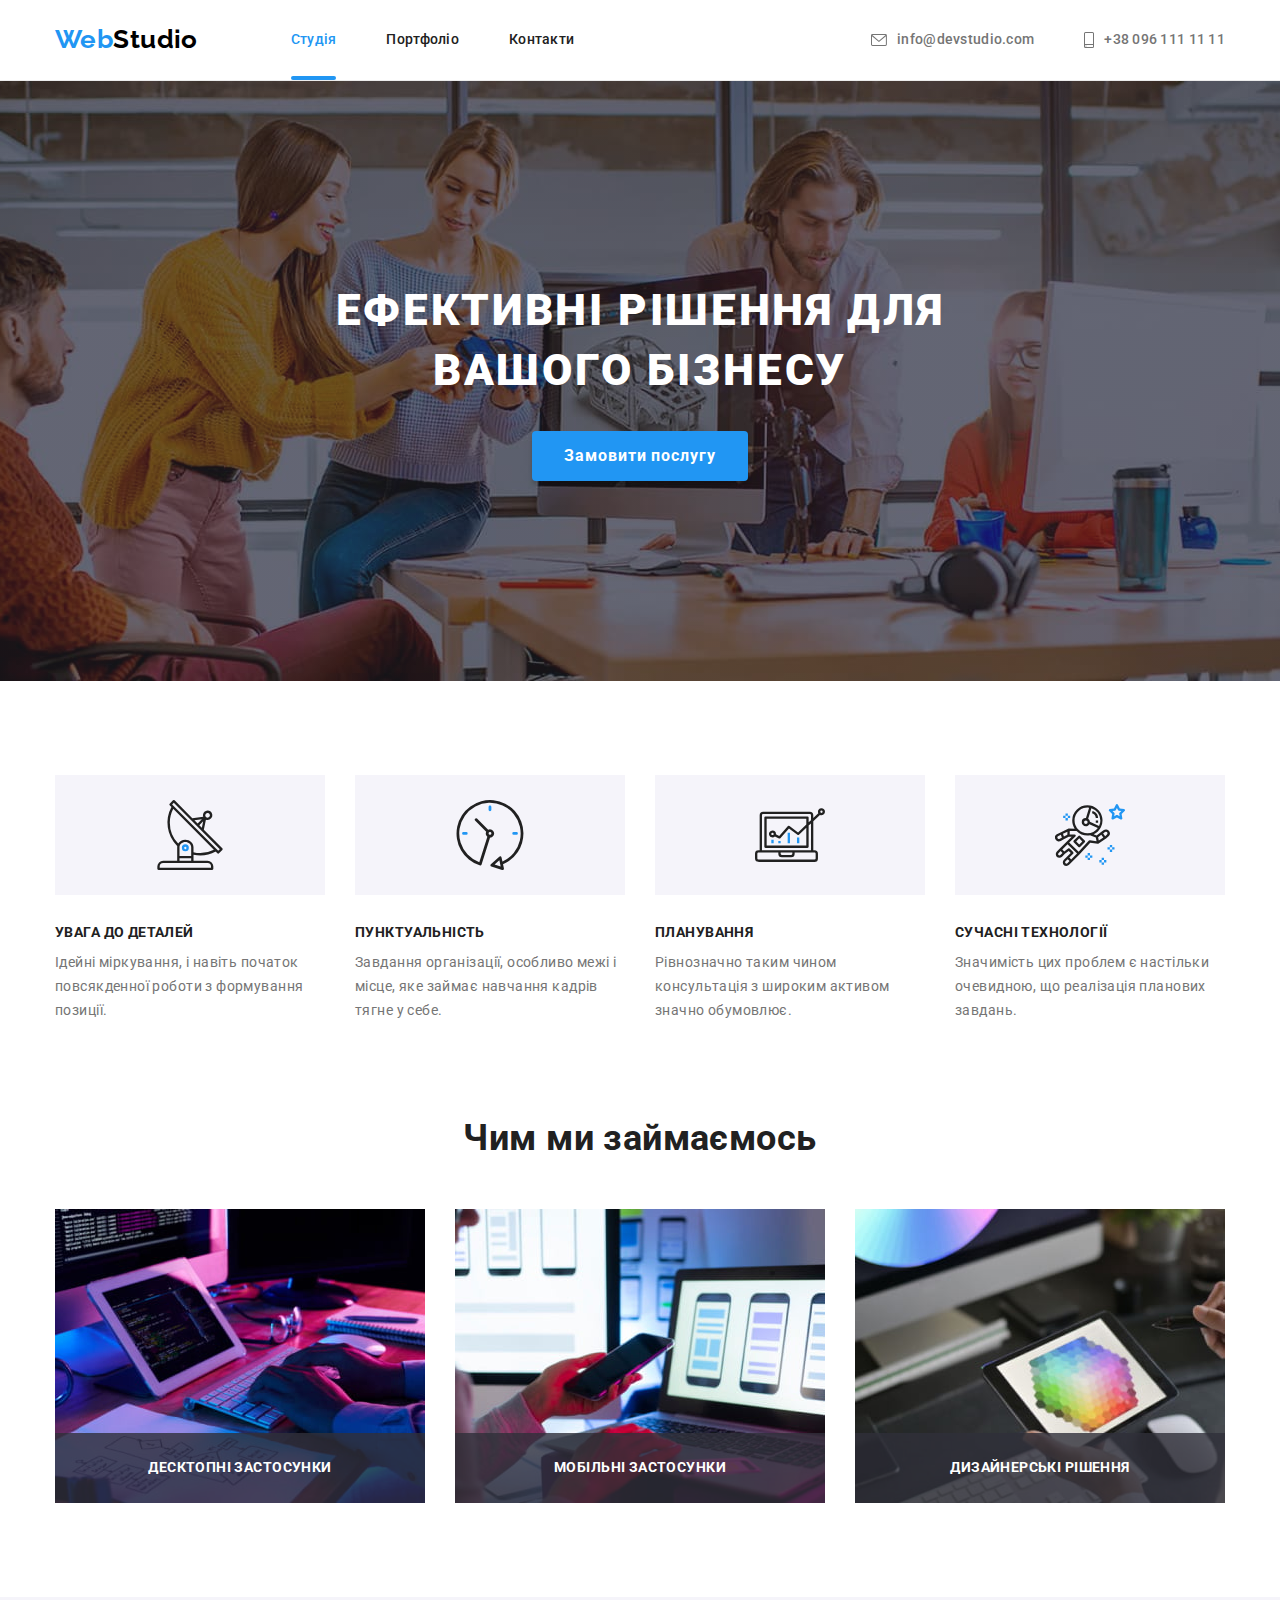
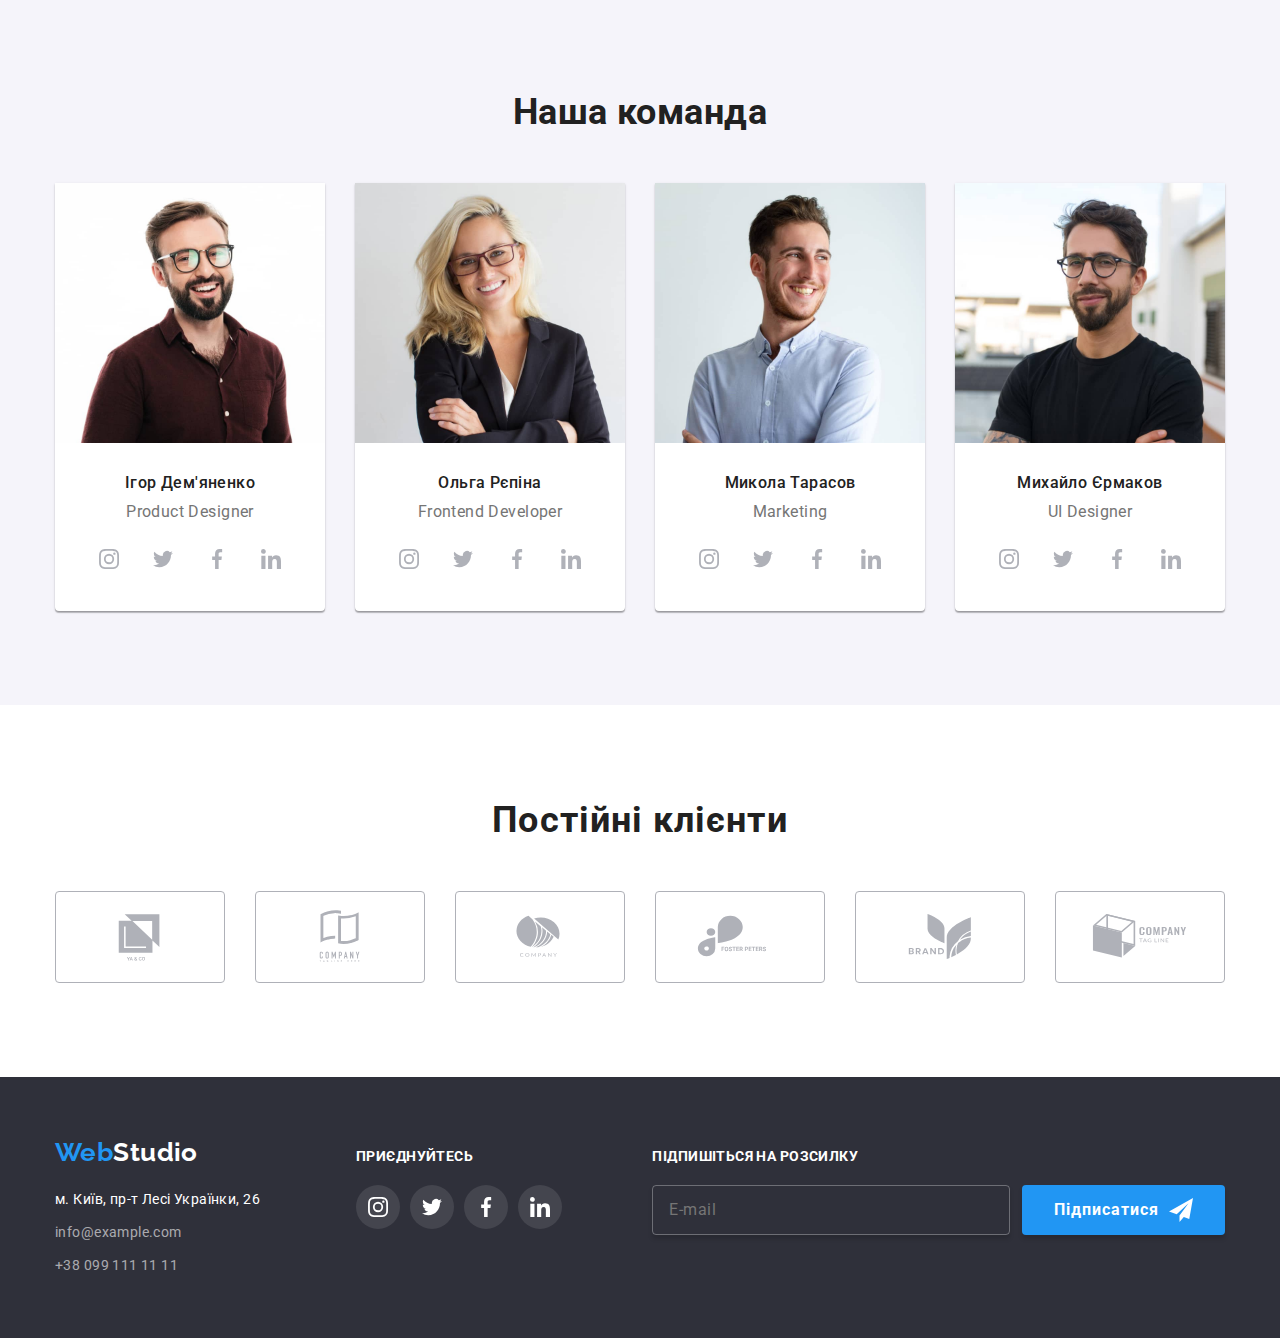
==== commit 0f121d5e: "Update html css" ====
--- a/index.html
+++ b/index.html
@@ -474,6 +474,7 @@
                     </li>
                 </ul>
             </div>
+
     <!--subscribe footer-->
             <div class="subscribe">
                 <form class="subscribe-form">
@@ -499,11 +500,58 @@
     <!--modal window-->
     <div data-modal class="backdrop is-hidden">
         <div class="modal-window">
-            <button class="close-button" data-modal-close>
+            <button class="close-btn" data-modal-close>
                 <svg class="modal-icon" width="11px" height="11px" aria-label="Close">
                     <use href="./images/symbol-defs.svg#icon-modal-close"></use>
                 </svg>
             </button>
+            <form class="modal-form" autocomplete="off">
+                <p class="modal-form-title">
+                    Залишіть свої дані, ми вам зателефонуємо
+                </p>
+                <div class="modal-form-field">
+                    <label class="modal-form-label" for="name">Ім'я</label>
+                    <div class="field-input">
+                    <input class="modal-form-input" type="text" name="name" id="name" placeholder=" " />
+                        <svg class="modal-form-icon" width="18px" height="18px" aria-label="Name">
+                            <use href="./images/symbol-defs.svg#icon-modal-name"></use>
+                        </svg>
+                    </div>
+                </div>
+            
+
+
+
+                <div class="modal-form-field">
+                    <label class="modal-form-label" for="tel">Телефон</label>
+                    <div class="field-input">
+                    <input class="modal-form-input" type="tel" name="tel" id="tel" placeholder=" " />
+                    <svg class="modal-form-icon" width="18px" height="18px" aria-label="Telephone">
+                        <use href="./images/symbol-defs.svg#icon-modal-tel"></use>
+                    </svg>
+                    </div>
+                </div>
+                <div class="modal-form-field">
+                    <label class="modal-form-label" for="email">Пошта</label>
+                    <div class="field-input">
+                    <input class="modal-form-input" type="email" name="email" id="email" placeholder=" " />
+                    <svg class="modal-form-icon" width="18px" height="18px" aria-label="E-mail">
+                        <use href="./images/symbol-defs.svg#icon-modal-mail"></use>
+                    </svg>
+                    </div>
+                </div>
+                <div class="modal-form-field">
+                    <label class="modal-form-label" for="comment">Коментар</label>
+                    <textarea class="textarea modal-form-input" name="comment" placeholder="Введіть текст" id="comment"></textarea>
+                </div>
+                <div class="checkbox-area">
+                    <label class="checkbox-label">
+                        <input class="checkbox-input" type="checkbox" name="agreement" />
+                        <span class="checkbox-icon"></span>
+                        Погоджуюсь з розсилкою та приймаю</label><a class="checkbox-link" href="#">Умови договору</a>
+                </div>
+                <button class="modal-form-btn" type="submit">Надіслати</button>
+            </form>
         </div>
     </div>
     <script src="./js/modal.js"></script>
--- a/css/styles.css
+++ b/css/styles.css
@@ -200,7 +200,9 @@
     text-transform: uppercase;
 }
 
-.main-btn, .subscribe-form-btn  {
+.main-btn, 
+.subscribe-form-btn, 
+.modal-form-btn  {
     display: flex;
     justify-content: center;
     align-items: center;
@@ -225,7 +227,9 @@
 .main-btn:hover, 
 .main-btn:focus,
 .subscribe-form-btn:hover,
-.subscribe-form-btn:focus {
+.subscribe-form-btn:focus,
+.modal-form-btn:hover,
+.modal-form-btn:focus {
     background-color: var(--hover-main-btn);
 }
 
@@ -435,7 +439,7 @@
     fill: var(--accent-color);
 }
 
-/* Page portfolio */
+/* page portfolio */
 .filter-list {
     display: flex;
     justify-content: center;
@@ -669,7 +673,7 @@
     left: 0;
     width: 100%;
     height: 100%;
-    background-color: rgba(0, 0, 0, 0.);
+    background-color: rgba(0, 0, 0, 0.2);
     opacity: 1;
     transition-property: opacity;
     transition-duration: 250ms;
@@ -681,17 +685,17 @@
     pointer-events: none;
 }
 
-.backdrop.is-hidden .modal-window {
+.backdrop.is-hidden .modal {
     transform: translate(-50%, -50%) scale(2);
 }
 
 .modal-window {
     position: absolute;
+    padding: 40px;
     top: 50%;
     left: 50%;
     transform: translate(-50%, -50%) scale(1);
     min-width: 528px;
-    min-height: 581px;
     background-color: var(--primary-white-color);
     box-shadow: 0px 1px 3px rgba(0, 0, 0, 0.12), 0px 1px 1px rgba(0, 0, 0, 0.14),
         0px 2px 1px rgba(0, 0, 0, 0.2);
@@ -701,23 +705,162 @@
     transition-timing-function: var(--timing-function);
 }
 
-.close-button {
+.modal-form-field {
+    position: relative;
+    width: 100%;
+}
+
+.modal-form{
+    display: flex;
+    flex-direction: column;
+    align-items: center;
+    width: 448px;
+    text-align: left;
+}
+
+.close-btn {
     position: absolute;
     right: 8px;
     top: 8px;
     width: 30px;
     height: 30px;
     border: 1px solid rgba(0, 0, 0, 0.1);
-    background-color: transparent;
+    background-color: var(--primary-white-color);
     border-radius: 50%;
     cursor: pointer;
-}
-
-.modal-icon {
+    transition-property: fill;
+    transition-duration: 250ms;
+    transition-timing-function: var(--timing-function);
+}
+
+.close-btn:hover, 
+.close-btn:focus{
+    fill: var(--accent-color);
+}
+
+.modal-close-icon {
     position: absolute;
     left: 50%;
     top: 50%;
     transform: translate(-50%, -50%);
+}
+
+.modal-form-title {
+    margin-bottom: 12px;
+    font-weight: 700;
+    font-size: 20px;
+    line-height: 1.15;
+    text-align: center;
+    color: var(--title-text-color);
+}
+
+.modal-form-label {
+    display: block;
+    margin-bottom: 4px;
+/* position: absolute; */    
+/* top: -18px; */
+    font-size: 12px;
+    line-height: 1.17;
+    letter-spacing: 0.01em;
+    color: var(--primary-text-color);
+}
+
+.modal-form-input {
+    display: block;
+    margin-bottom: 10px;
+    padding: 12px 12px 12px 42px;
+    width: 100%;
+    height: 40px;
+    line-height: 1.14;
+    letter-spacing: 0.01em;
+    color: var(--secondary-color);
+    border: 1px solid rgba(33, 33, 33, 0.2);
+    border-radius: 4px;
+    transition-property: border-color;
+    transition-duration: 250ms;
+    transition-timing-function: var(--timing-function);
+}
+
+.field-input {
+    position: relative;
+    margin-bottom: 10px;}
+
+.modal-form-icon {
+    position: absolute;
+    top: 50%;
+    left: 12px;
+    transform: translateY(-50%);
+    fill: var(--secondary-color);
+    transition-property: fill;
+    transition-duration: 250ms;
+    transition-timing-function: var(--timing-function);
+}
+
+.modal-form-input:focus + .modal-form-icon {
+    fill: var(--accent-color);
+}
+
+.modal-form-input:focus {
+    border: 1px solid var(--accent-color);
+    outline-width: 0px;
+}
+
+.textarea {
+    margin-bottom: 20px;
+    resize: none;
+    height: 120px;
+    padding: 12px 16px;
+}
+
+.checkbox-area {
+    margin-bottom: 30px;
+    position: relative;
+    display: flex;
+    align-items: center;
+    justify-content: center;
+}
+
+.checkbox-label {
+    display: flex;
+    align-items: center;
+    justify-content: center;
+}
+
+.checkbox-link {
+    padding-left: 0.3rem;
+    line-height: 1.71;
+    text-decoration: underline;
+    text-decoration-skip-ink: none;
+    color: var(--accent-color);
+}
+
+.checkbox-input {
+    -webkit-appearance: none;
+    -moz-appearance: none;
+    appearance: none;
+    position: absolute;
+}
+
+.checkbox-icon {
+    display: inline-block;
+    width: 15px;
+    height: 15px;
+    background-color: inherit;
+    border: 2px solid var(--title-text-color);
+    border-radius: 4px;
+    margin-right: 8px;
+    background-image: none;
+    transition-property: background-color, border-color, background-image;
+    transition-duration: 250ms;
+    transition-timing-function: var(--timing-function);
+}
+
+.checkbox-input:checked + .checkbox-icon {
+    background-color: var(--accent-color);
+    border-color: var(--accent-color);
+    background-image: url("../images/icon-check.svg");
+    background-size: contain;
+    background-origin: border-box;
 }
 
 /* subscribe footer */
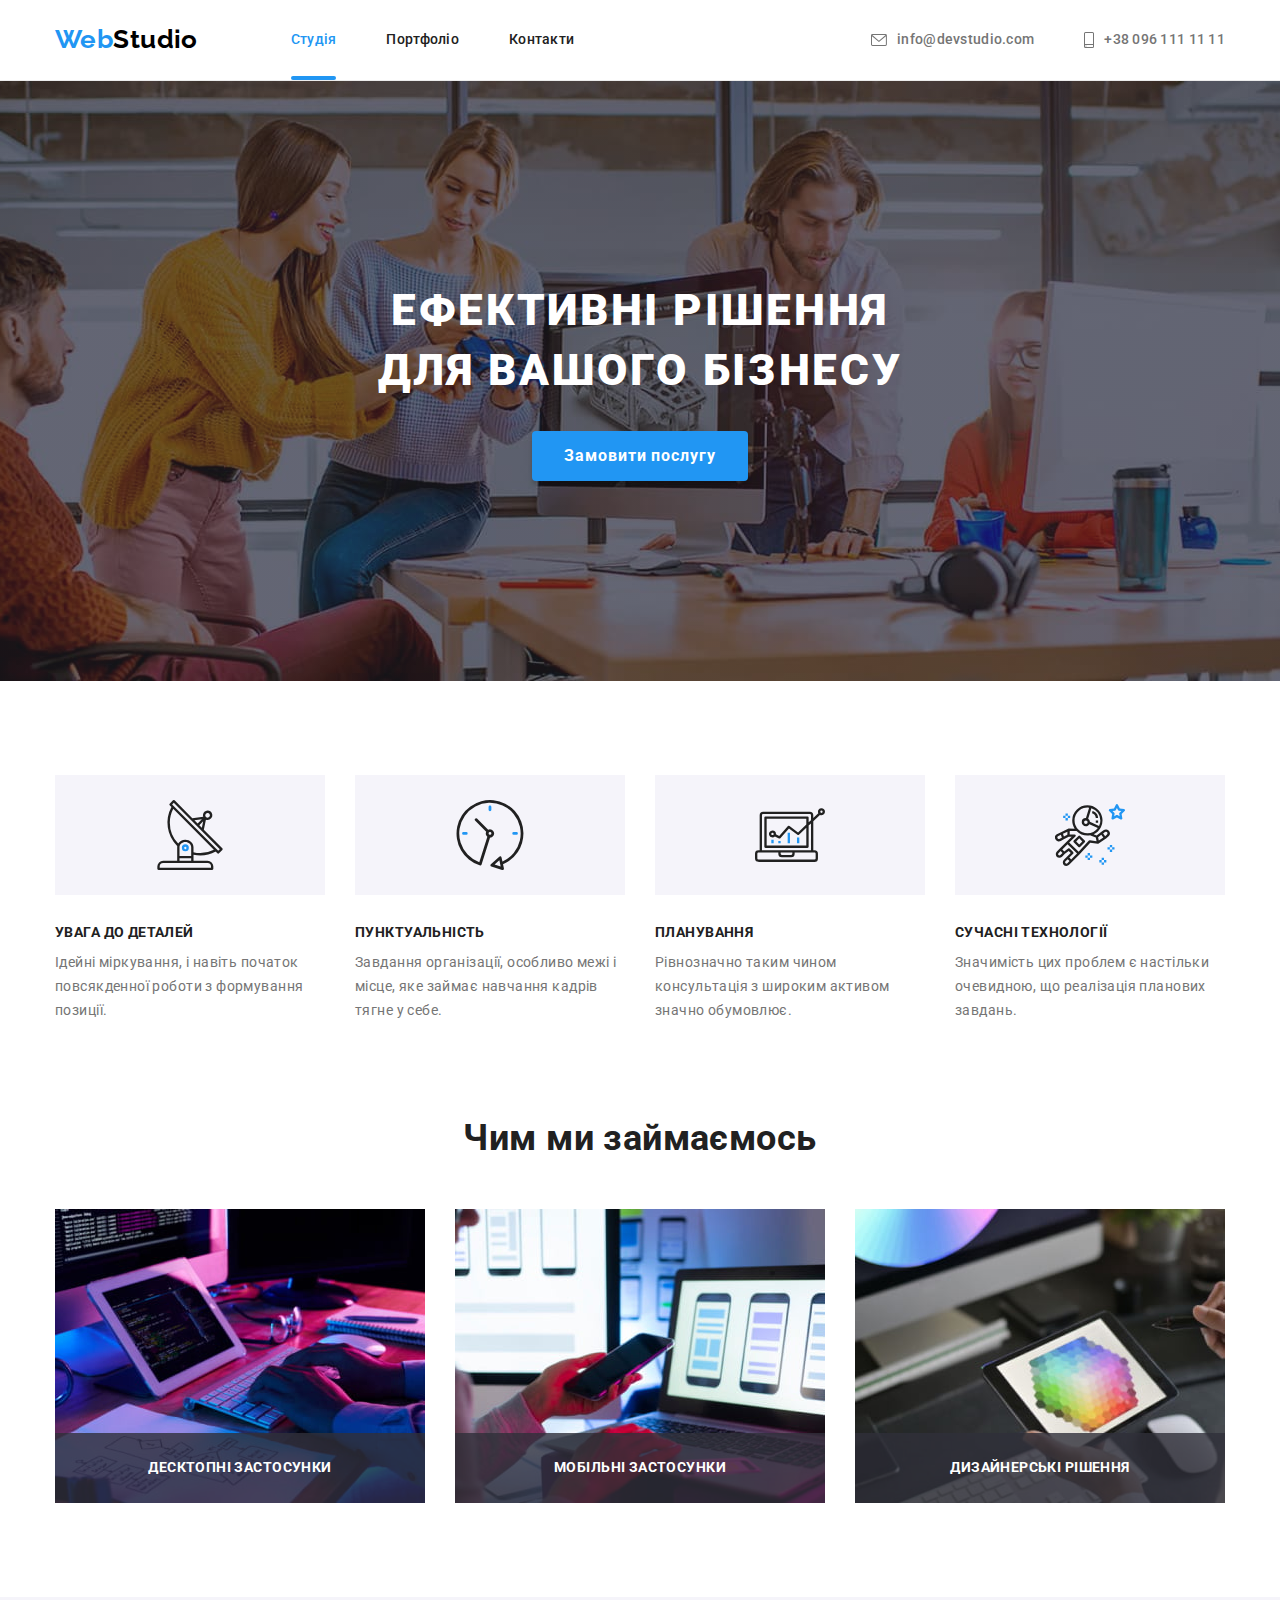
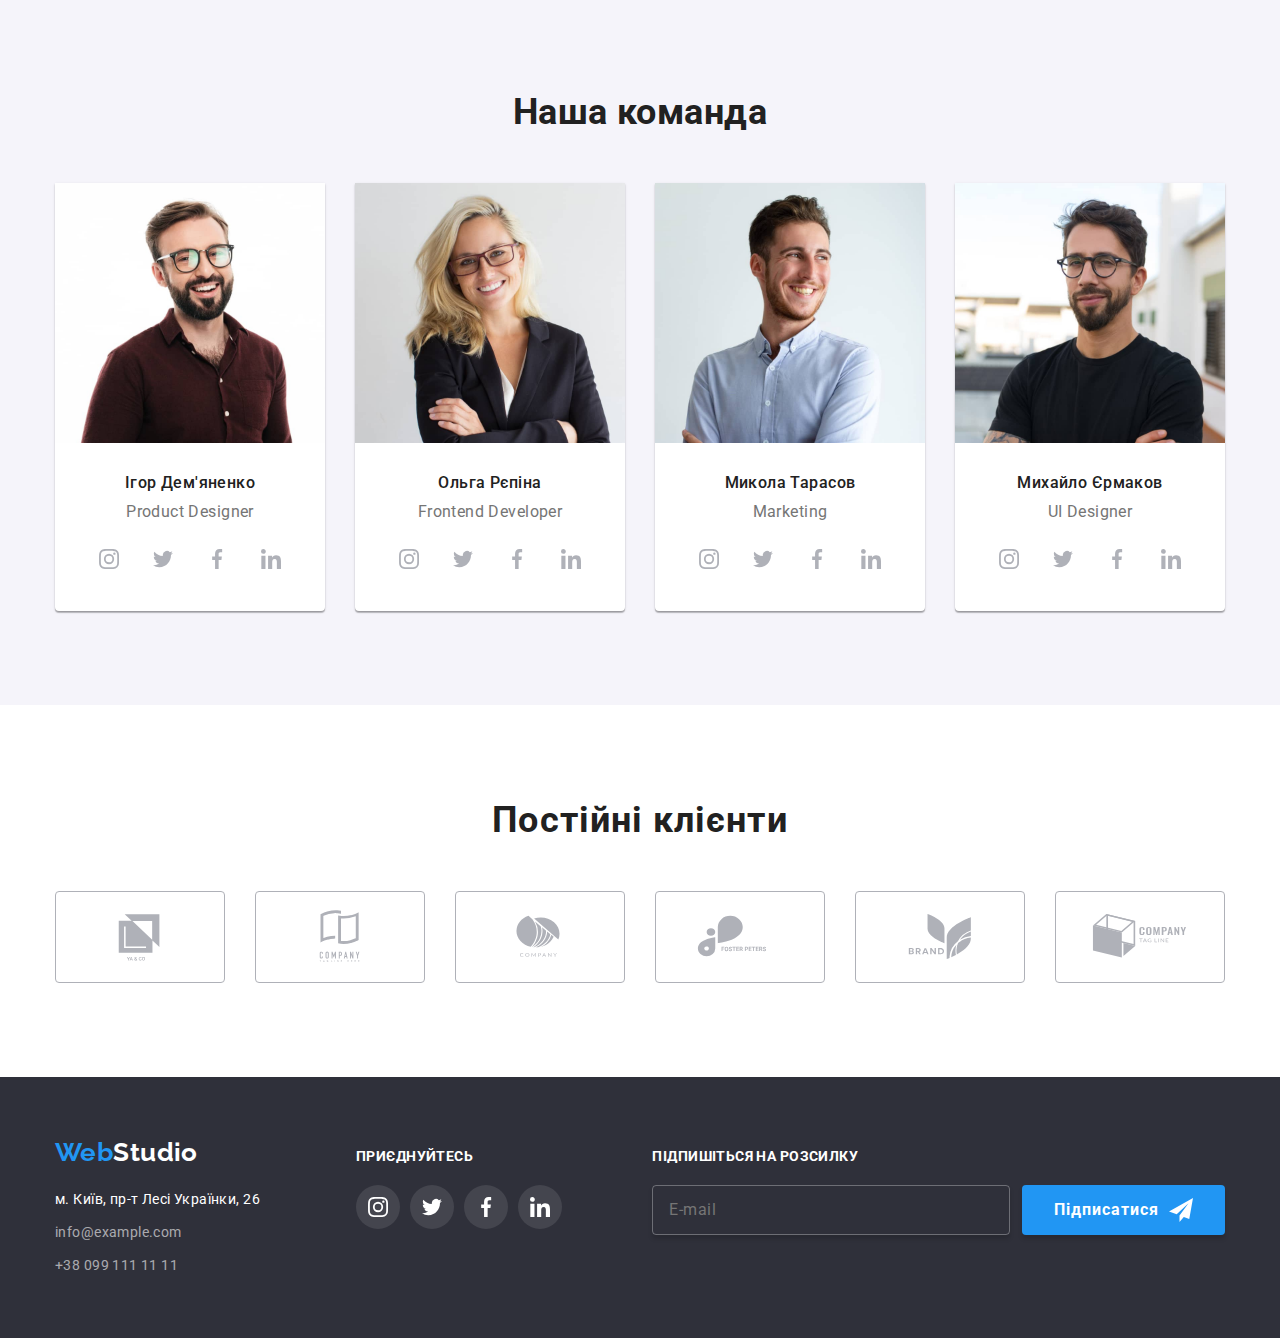
==== commit 91e1255d: "Update index.html" ====
--- a/index.html
+++ b/index.html
@@ -53,7 +53,7 @@
         <!-- hero -->
         <section class="main-section">
             <div class="container">
-                <h1 class="main-title">Ефективні рішення для вашого бізнесу</h1>
+                <h1 class="main-title">Ефективні рішення<br>для вашого бізнесу</h1>
                 <button data-modal-open class="main-btn" type="button">Замовити послугу</button>
             </div>
         </section>
--- a/css/styles.css
+++ b/css/styles.css
@@ -762,7 +762,6 @@
     font-size: 12px;
     line-height: 1.17;
     letter-spacing: 0.01em;
-    color: var(--primary-text-color);
 }
 
 .modal-form-input {
@@ -771,14 +770,18 @@
     padding: 12px 12px 12px 42px;
     width: 100%;
     height: 40px;
+    font-size: 12px;
     line-height: 1.14;
     letter-spacing: 0.01em;
-    color: var(--secondary-color);
     border: 1px solid rgba(33, 33, 33, 0.2);
     border-radius: 4px;
     transition-property: border-color;
     transition-duration: 250ms;
     transition-timing-function: var(--timing-function);
+}
+
+.modal-form-input::placeholder{
+    color: rgba(117, 117, 117, 0.5);
 }
 
 .field-input {
